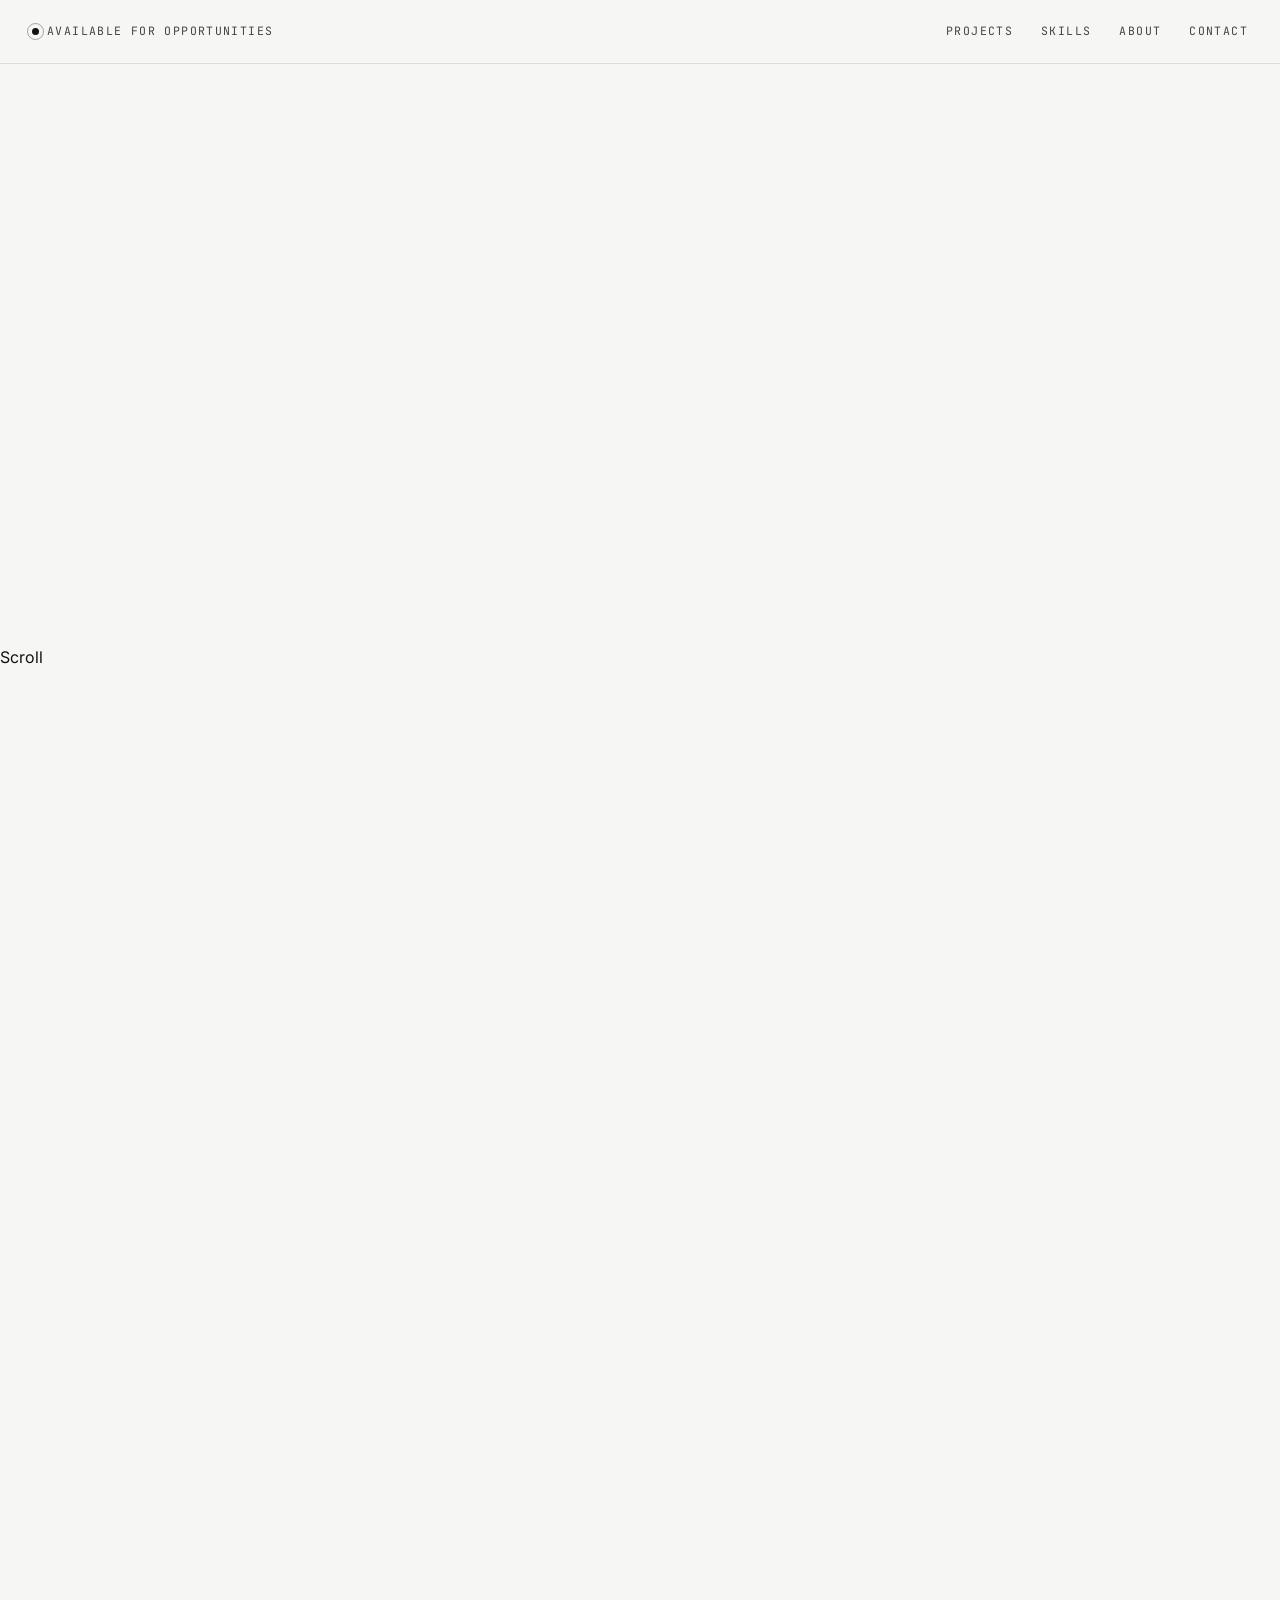
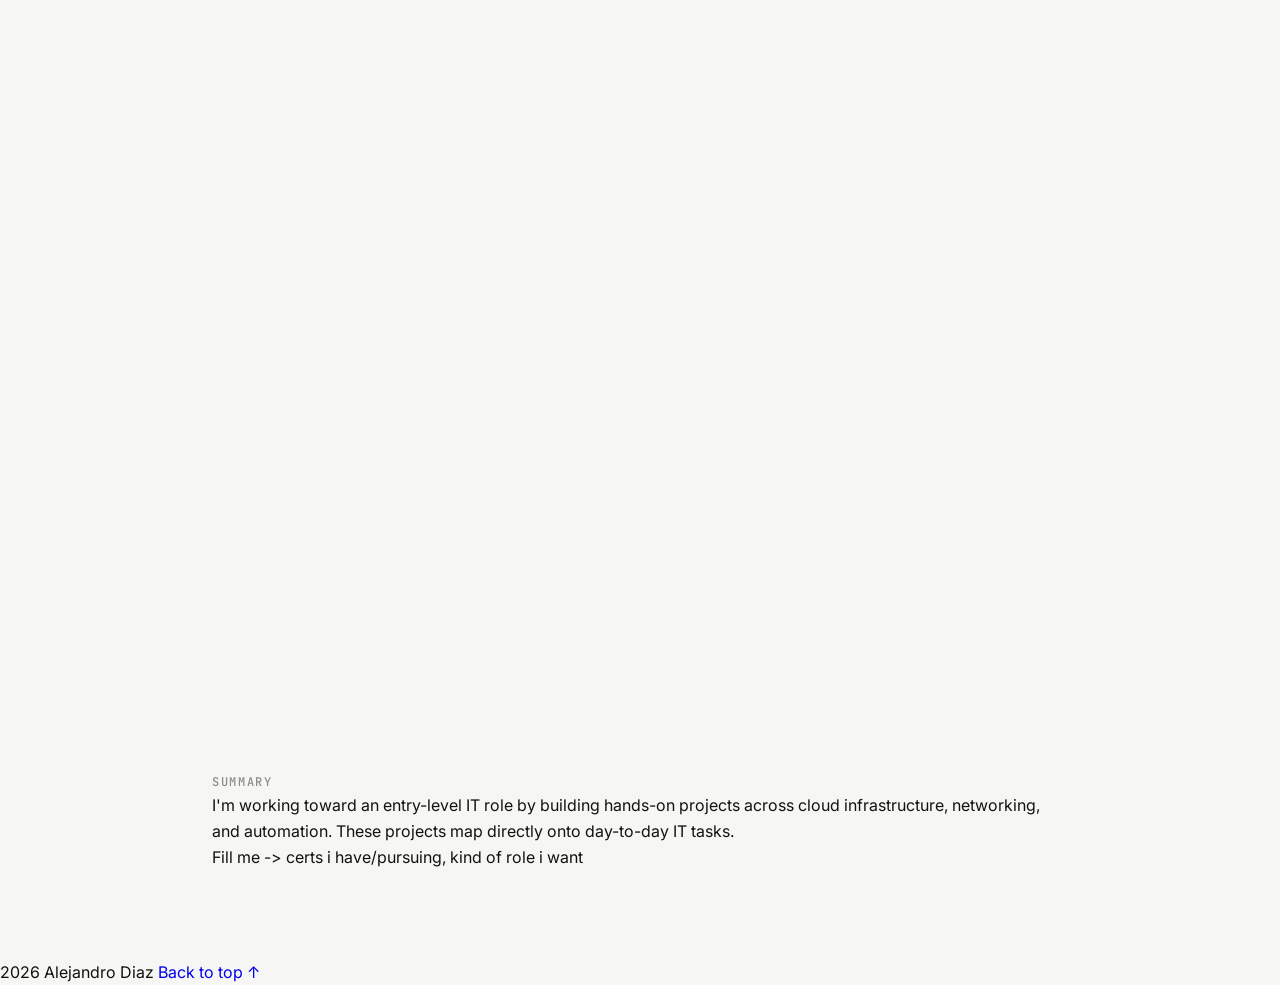
==== index.html @ 4ff6011e "main website files added Added initial HTML and CSS files for the website.." ====
<!DOCTYPE html>
<html lang="en">
<head>
    <meta charset="UTF-8">
    <meta name="viewport" content="width=device-width, initial-scale=1.0">
    <title>Alejandro Diaz - Portfolio</title>
    <meta name="description" content="IT / Software portfolio - cloud infrastructure, networking, and automation projects.">    

    <link rel="preconnect" href="https://fonts.googleapis.com">
    <link rel="preconnect" href="https://fonts.gstatic.com" crossorigin>
    <link href="https://fonts.googleapis.com/css2?family=Inter:wght@400;500;600;700&family=JetBrains+Mono:wght@400;500;600;700&display=swap" rel="stylesheet">

    <link rel="stylesheet" type="text/css" href="./index.css">
    

</head>
<body>
    <nav class="nav">

        <div class="nav-status">
            <span class="dot" aria-hidden="true"></span>
            <span class="nav-status-label">Available for opportunities</span>
        </div>

        <div class="nav-links">
            <a href="projects">Projects</a>
            <a href="skills">Skills</a>
            <a href="about">About</a>
            <a href="contact">Contact</a>
        </div>

    </nav>

    <header class="hero" id="top">

        <div class="hero-grid" aria-hidden="true"></div>

        <div class="wrap hero-inner">

            <div class="hero-badge reveal">

                <span class="dot" aria-hidden="true"> </span>
                Status: Online

            </div>

            <h1 class="reveal">Alejandro Diaz</h1>

            <p class="hero-role reveal">Entry level IT - cloud infrastructure, networking, and automation.</p>

            <div class="readout reveal">

                <div class="readout-item">
                    <span class="eyebrow">Projects</span>
                    <div class="value">05 shipped</div>
                </div>

                <div class="readout-item">
                    <span class="eyebrow">Stack</span>
                    <div class="value">Python / Azure / FastApi / React</div>
                </div>

                <div class="readout-item">
                    <span class="eyebrow">Focus</span>
                    <div class="value">Cloud / Network / Automation</div>
                </div>

            </div>

        </div>

        <div class="scroll-cue"><span class="line"></span> Scroll</div>

    </header>

    <main>

        <section id="projects" class="wrap">

            <div class="section-head reveal">
                <h2>Projects</h2>
                <span class="section-count">( 05 )</span>
            </div>

            <div class="project reveal">
                <div class="project-meta">
                    <span class="tag">[ CLOUD ]</span>
                    <div class="status">STATUS: DEPLOYED </div>
                </div>

                <div class="project-body">
                    <h3>Three-Tier Web Application</h3>
                    <p>Designed and deployed a three-tier architecture on Azure - netwroking, compute, and data layers - provisioned
                        end-to-end within a $100 Azure credit budget.
                    </p>
                    <p class="project-stack">stack: Azure - Virtual Network - NSGs - Azure SQL Database - IAM<span></span></p>
                    <span class="project-arrow">→</span>
                </div>

            </div>

            <div class="project reveal">
                <div class="project-meta">
                    <span class="tag">[ NETWORK ]</span>
                    <div class="status">STATUS: COMPLETE</div>
                </div>

                <div class="project-body">
                    <h3>Three-Site Enterprise Network Design</h3>
                    <p>Designed a three-site enterprise network covering topology, IP addressing, and inter-site connectivity for a growing organization.</p>
                    <p class="project-stack">stack: Network Design - Routing - Subnetting<span></span></p>
                    <span class="project-arrow">→</span>
                </div>

            </div>

             <div class="project reveal">
                <div class="project-meta">
                    <span class="tag">[ FULL-STACK ]</span>
                    <div class="status">STATUS: COMPLETE</div>
                </div>

                <div class="project-body">
                    <h3>Categories Game</h3>
                    <p>Multiplayer word game. One letter, a list of categories, a clock.</p>
                    <p class="project-stack">stack: HTML - CSS - REACT - JAVASCRIPT - VITE<span></span></p>
                    <span class="project-arrow">→</span>
                </div>

            </div>

            <div class="project reveal">
                <div class="project-meta">
                    <span class="tag">[ SECURITY ]</span>
                    <div class="status">STATUS: COMPLETE</div>
                </div>

                <div class="project-body">
                    <h3>Secure Chat</h3>
                    <p>A working end-to-end encrypted chat, nothinng hidden.</p>
                    <p class="project-stack">stack: HTML - CSS - JavaScript - E2E encryption<span></span></p>
                    <span class="project-arrow">→</span>
                </div>

            </div>

            <div class="project reveal">
                <div class="project-meta">
                    <span class="tag">[ AUTOMATION ]</span>
                    <div class="status">STATUS: COMPLETE</div>
                </div>

                <div class="project-body">
                    <h3>Systems Health Check & Reporting</h3>
                    <p>Python script that checks system health and generates automated reports on schedule, cutting down on manual monitoring.</p>
                    <p class="project-stack">stack: Python - Automation - Reporting<span></span></p>
                    <span class="project-arrow">→</span>
                </div>

            </div>


        </section>

        <section id="skills" class="wrap">
            <div class="section-head reveal">
                <h2>Skills</h2>
                <span class="section-count">( 04 areas )</span>
            </div>

            <div class="skills-grid reveal">
                <div class="skill-group">
                    <span class="eyebrow">Cloud &amp; Infrastructure </span>
                    <ul>
                        <li>Azure (VNET, NSG, IAM)</li>
                        <li>Azure SQL Database</li>
                        <li>Docker Compose</li>
                    </ul>

                </div>

                <div class="skill-group">
                    <span class="eyebrow">Networking<span>
                    <ul>
                        <li>Network design &amp; topology</li>
                        <li>Subnetting &amp; routing</li>
                        <li>Packet analysis</li>
                        <li>Traffic monitoring</li>
                    </ul>

                </div>

                <div class="skill-group">
                    <span class="eyebrow">Scripting &amp; Automation</span>
                    <ul>
                        <li>Python</li>
                        <li>Automated reporting</li>
                        <li>System health checks</li>
                    </ul>

                </div>

                <div class="skill-group">
                    <span class="eyebrow">Full-Stack Development</span>
                    <ul>
                        <li>FastAPI &amp; Rest APIs</li>
                        <li>React</li>
                        <li>Auth &amp; API security</li>
                        <li>Unit / API / frontend testing</li>
                    </ul>

                </div>

            </div>
        </section>

        <section id="about" class="wrap">
            <div class="section-head reveal">
                <h2>About</h2>
            </div>

            <div >
                <span class="eyebrow">Summary</span>
                <div>
                    <p>I'm working toward an entry-level IT role by building hands-on projects across
                        cloud infrastructure, networking, and automation. These projects map directly onto
                        day-to-day IT tasks.
                    </p>
                    <p>Fill me -> certs i have/pursuing, kind of role i want</p>
                </div>
            </div>
        </section>

    </main>

    <section id="contact" class="contact">
        <div class="wrap">
            <div class="section-head reveal">
                <h2>Contact</h2>
            </div>

            <p class="contact-intro reveal">Open to entry-level IT, cloud,  and networking roles. The fastest way to reach me is email.</p>

            <div class="contact-links reveal">
                <a class="contact-link" href="mailto:se.alexdiaz@gmail.com">
                    <span class="label">Email</span>
                    <span class="value">se.alexdiaz@gmail.com</span>
                </a>
                
                <a class="contact-link" href="https://github.com/se-alexdiaz" target="_blank" rel="noopener">
                    <span class="label">GitHub</span>
                    <span class="value">github.com/se-alexdiaz</span>
                </a>

                <!-- <a class="contact-link" href="">
                    <span class="label">LinkdIn</span>
                    <span class="value">linkedin.com/</span>
                </a> -->

                <a class="contact-link" href="">
                    <span class="label">Resume</span>
                    <span class="value">View</span>
                </a>
            </div>
        </div>

    </section>

    <footer>
        <span>2026 Alejandro Diaz</span>
        <a href="#top">Back to top ↑</a>
    </footer>


</body>
</html>
---- index.css ----
/* =============================== */
/* =      Custom Properties      = */
/* =============================== */

:root{

    --paper: #F6F6F4;
    --ink: #121210;
    --graphite: #46453F;
    --ash: #8C8B84;
    --hairline: #DEDDD6;
    --hairline-strong: #C7C6BE;
    --hover-tint: #EEEEEA;

    --font-mono: "JetBrains Mono", ui-monospace, monospace;
    --font-sans: "Inter", -apple-system, sans-serif;

    --max-width: 920px;
    --nav-height: 64px;
}

/* =================== */
/* =      Reset      = */
/* =================== */

/* Box sizing rules */
*,
*::before,
*::after {
  box-sizing: border-box;
}

/* Remove default margin */
* {
  margin: 0;
  padding: 0;
  /* font: inherit; */
}

/* Remove list styles on ul, ol elements with a list role, 
which suggests default styling will be removed */
ul[role="list"],
ol[role="list"]{
  list-style: none;
}

html:focus-within {
  scroll-behavior: smooth;
}

/* Set core body defaults */
body {
  text-rendering: optimizeSpeed;
  line-height: 1.5;
  display: grid;
  grid-template-rows: min-content 1fr;
  /* font-family: var(--ff-primary); */
}

/* A elements that don't have a class get default styles */
a:not([class]) {
  text-decoration-skip-ink: auto;
}

a {
  text-decoration: none;
}

a:focus-visible,
button:focus-visible{
    
    outline: 2px solid var(--ink);
    outline-offset: 3px;

}

/* Make images easier to work with */
img,
picture,
svg {
  max-width: 100%;
  display: block;
}



/* Remove all animations, transitions and smooth scroll for people that prefer not to see them */
@media (prefers-reduced-motion: reduce) {
  html:focus-within {
    scroll-behavior: auto;
  }

  *,
  *::before,
  *::after {
    animation-duration: 0.01ms !important;
    animation-iteration-count: 1 !important;
    transition-duration: 0.01ms !important;
    scroll-behavior: auto !important;
  }
}


/* ========= Body ======== */

body{
    background: var(--paper);
    color: var(--ink);
    font-family: var(--font-sans);
    font-size: 16px;
    line-height: 1.6;

    -webkit-font-smoothing: antialiased;
}

/* ========= Layout ========= */
.wrap{
  max-width: var(--max-width);
  margin: 0 auto;
  padding: 0 32px;
}

.eyebrow{
  font-family: var(--font-mono);
  font-size: 0.75rem;
  font-weight: 500;
  letter-spacing: 0.14em;
  text-transform: uppercase;
  color: var(--ash);
}

/* ========= Reveal on scroll ========= */

.reveal{
  opacity: 0;
  transform: translateY(14px);
  transition: opacity 0.6s ease, transform 0.6s ease;
}

.reveal.is-visible{
  opacity: 1;
  transform: translateY(0);
}

/* ========= NAV ========= */

.nav{
  position: fixed;
  top: 0; left: 0; right: 0;
  height: var(--nav-height);
  display: flex;
  align-items: center;
  justify-content: space-between;
  padding: 0 32px;
  background: rgba(246, 246, 244, 0.86);
  backdrop-filter: blur(8px);
  border-bottom: 1px solid var(--hairline);
  z-index: 100;
}

.nav-status{
  display: flex;
  align-items: center;
  gap: 8px;
  font-family: var(--font-mono);
  font-size: 0.72rem;
  letter-spacing: 0.12em;
  text-transform: uppercase;
  color: var(--graphite);
}

.dot{
  width: 7px; height: 7px;
  border-radius: 50%;
  background: var(--ink);
  position: relative;
  flex-shrink: 0;
}

.dot::after{
  content: "";
  position: absolute;
  inset: -5px;
  border-radius: 50%;
  border: 1px solid var(--ink);
  opacity: 0.35;
  animation: pulse 2.6s ease-in infinite;
}

@keyframes pulse{
  0% { transform: scale(0.6); opacity: 0.45; }
  100% { transform: scale(1.9); opacity: 0; }
}

.nav-links{
  display: flex;
  gap: 28px;
  font-family: var(--font-mono);
  font-size: 0.72rem;
  letter-spacing: 0.12em;
  text-transform: uppercase;
}

.nav-links a{
  color: var(--graphite);
  padding: 4px 0;
  border-bottom: 1px solid transparent;
  transition: color 0.2s ease, border-color 0.2s ease;
}

.nav-links a:hover{
  color: var(--ink);
  border-color: var(--ink);
}

@media (max-width: 640px){
  .nav-status span.nav-status-label { display: none; }
  .nav-links { gap: 16px }
}

/* ========= HERO ========= */

.hero{
  position: relative;
  min-height: 100svh;
  display: flex;
  flex-direction: column;
  justify-content: center;
  padding-top: var(--nav-height);
  overflow: hidden;
}

.hero-grid{
  position: absolute;
  inset: 0;
  background-image: 
    repeating-radial-gradient(0deg, var(--hairline) 0 1px, transparent 1px 48px),
    repeating-radial-gradient(90deg, var(--hairline) 0 1px, transparent 1px 48px);
  -webkit-mask-image: radial-gradient(ellipse 60% 55% at 50% 45%, black 0%, transparent 72%);
          mask-image: radial-gradient(ellipse 60% 55% at 50% 45%, black 0%, transparent 72%);
  opacity: 0.9;
  pointer-events: none;
}

.hero-inner{
  position: relative;
  z-index: 1;
}

.hero-badge{
  display: inline-flex;
  align-items: center;
  gap: 8px;
  font-family: var(--font-mono);
  font-size: 0.75rem;
  letter-spacing: 0.14em;
  text-transform: uppercase;
  color: var(--graphite);
  margin-bottom: 28px;
}

.hero h1{
  font-family: var(--font-mono);
  font-weight: 700;
  font-size: clamp(2.6rem, 8.4vw, 6.4rem);
  line-height: 0.96;
  letter-spacing: -0.02em;
  text-transform: uppercase;
}

.hero-role{
  font-family: var(--font-sans);
  font-size: clamp(1.05rem, 2vw, 1.3rem);
  color: var(--graphite);
  margin-top: 18px;
  max-width: 540px;
}

.readout{
  display: flex;
  flex-wrap: wrap;
  margin-top: 48px;
  border-top: 1px solid var(--hairline);
}

.readout-item{
  padding: 16px 28px 0 0;
  margin-right: 28px;
  border-right: 1px solid var(--hairline);
  min-width: 140px;
}
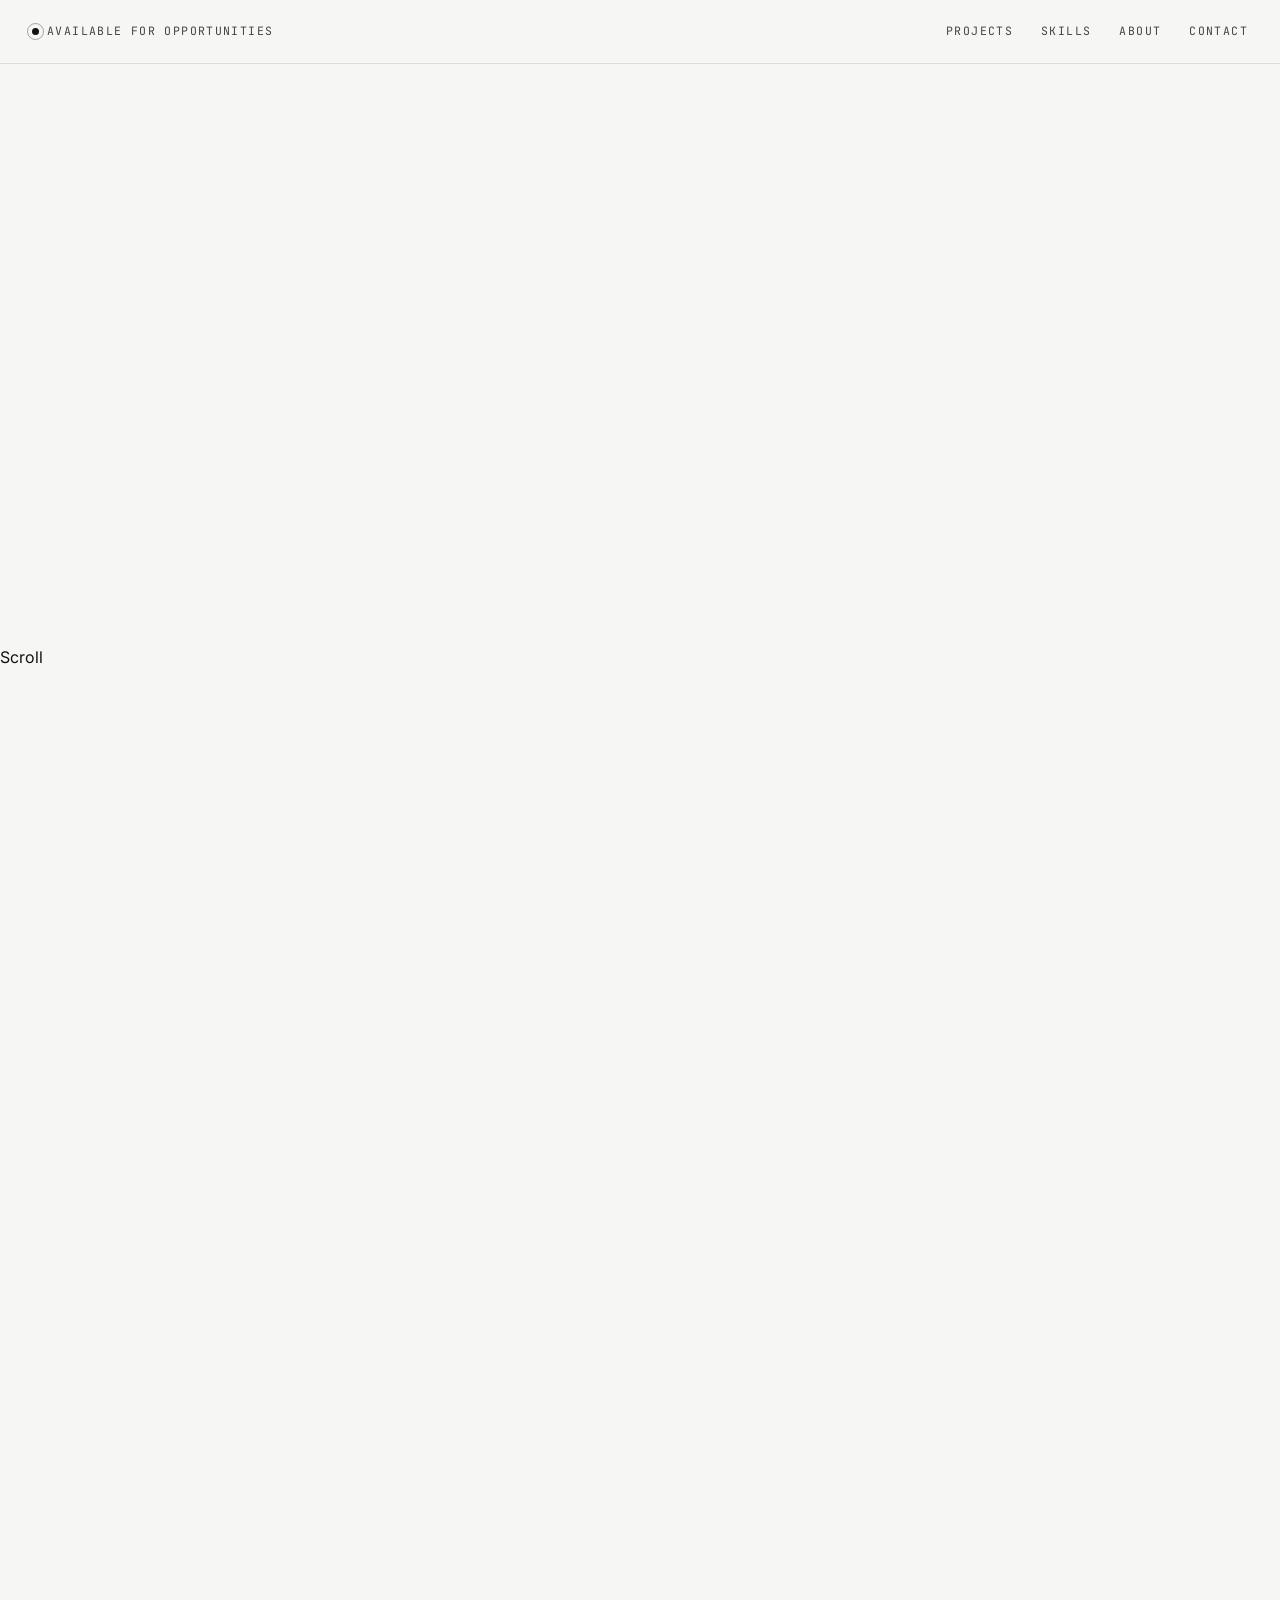
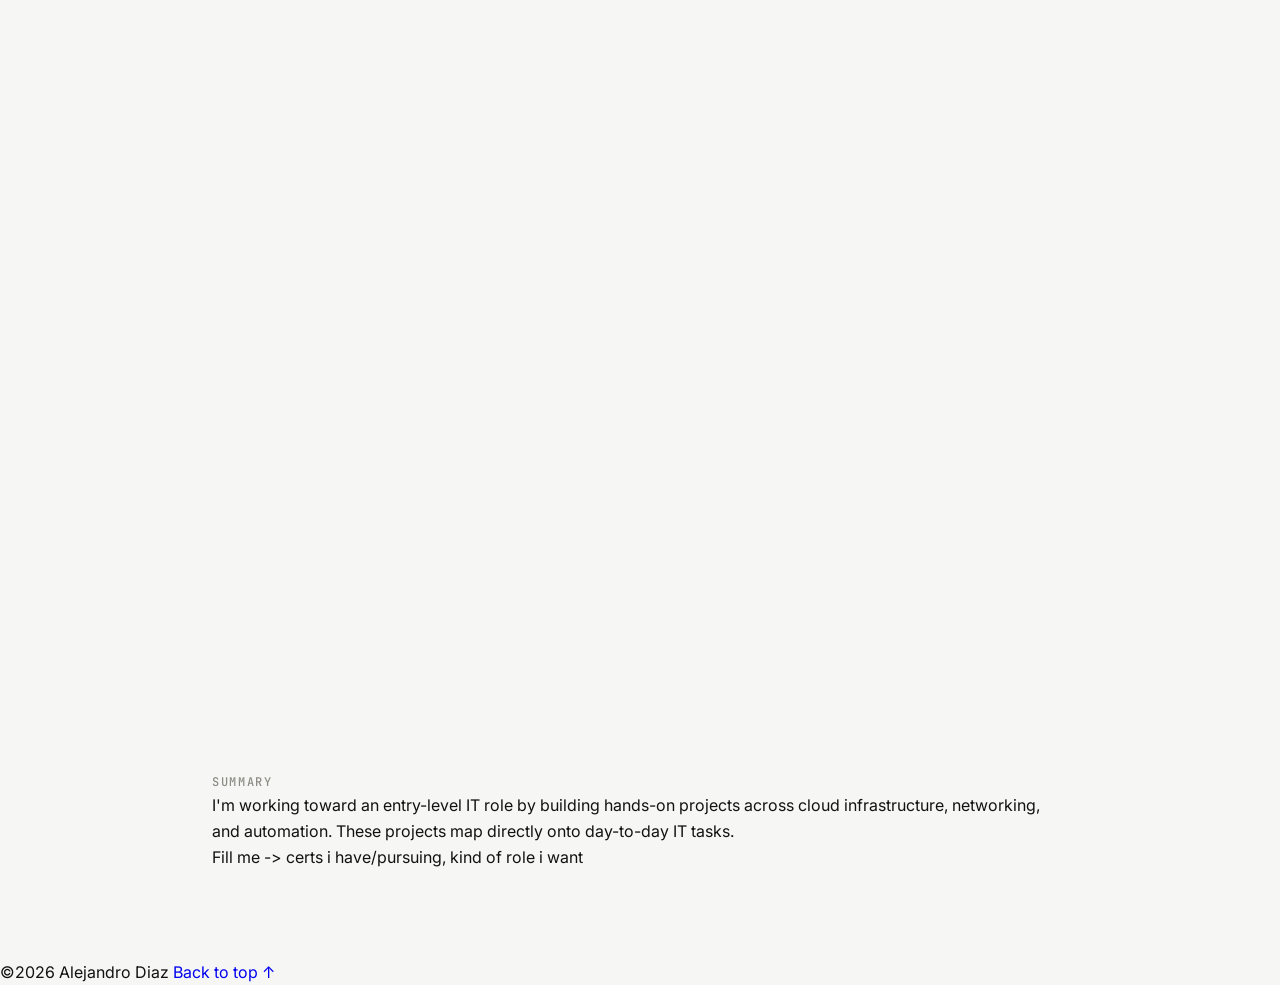
==== commit a61b1906: "HTML misspelled class name fix" ====
--- a/index.html
+++ b/index.html
@@ -242,6 +242,7 @@
             <p class="contact-intro reveal">Open to entry-level IT, cloud,  and networking roles. The fastest way to reach me is email.</p>
 
             <div class="contact-links reveal">
+
                 <a class="contact-link" href="mailto:se.alexdiaz@gmail.com">
                     <span class="label">Email</span>
                     <span class="value">se.alexdiaz@gmail.com</span>
@@ -261,13 +262,14 @@
                     <span class="label">Resume</span>
                     <span class="value">View</span>
                 </a>
+
             </div>
         </div>
 
     </section>
 
     <footer>
-        <span>2026 Alejandro Diaz</span>
+        <span> ©2026 Alejandro Diaz</span>
         <a href="#top">Back to top ↑</a>
     </footer>
 
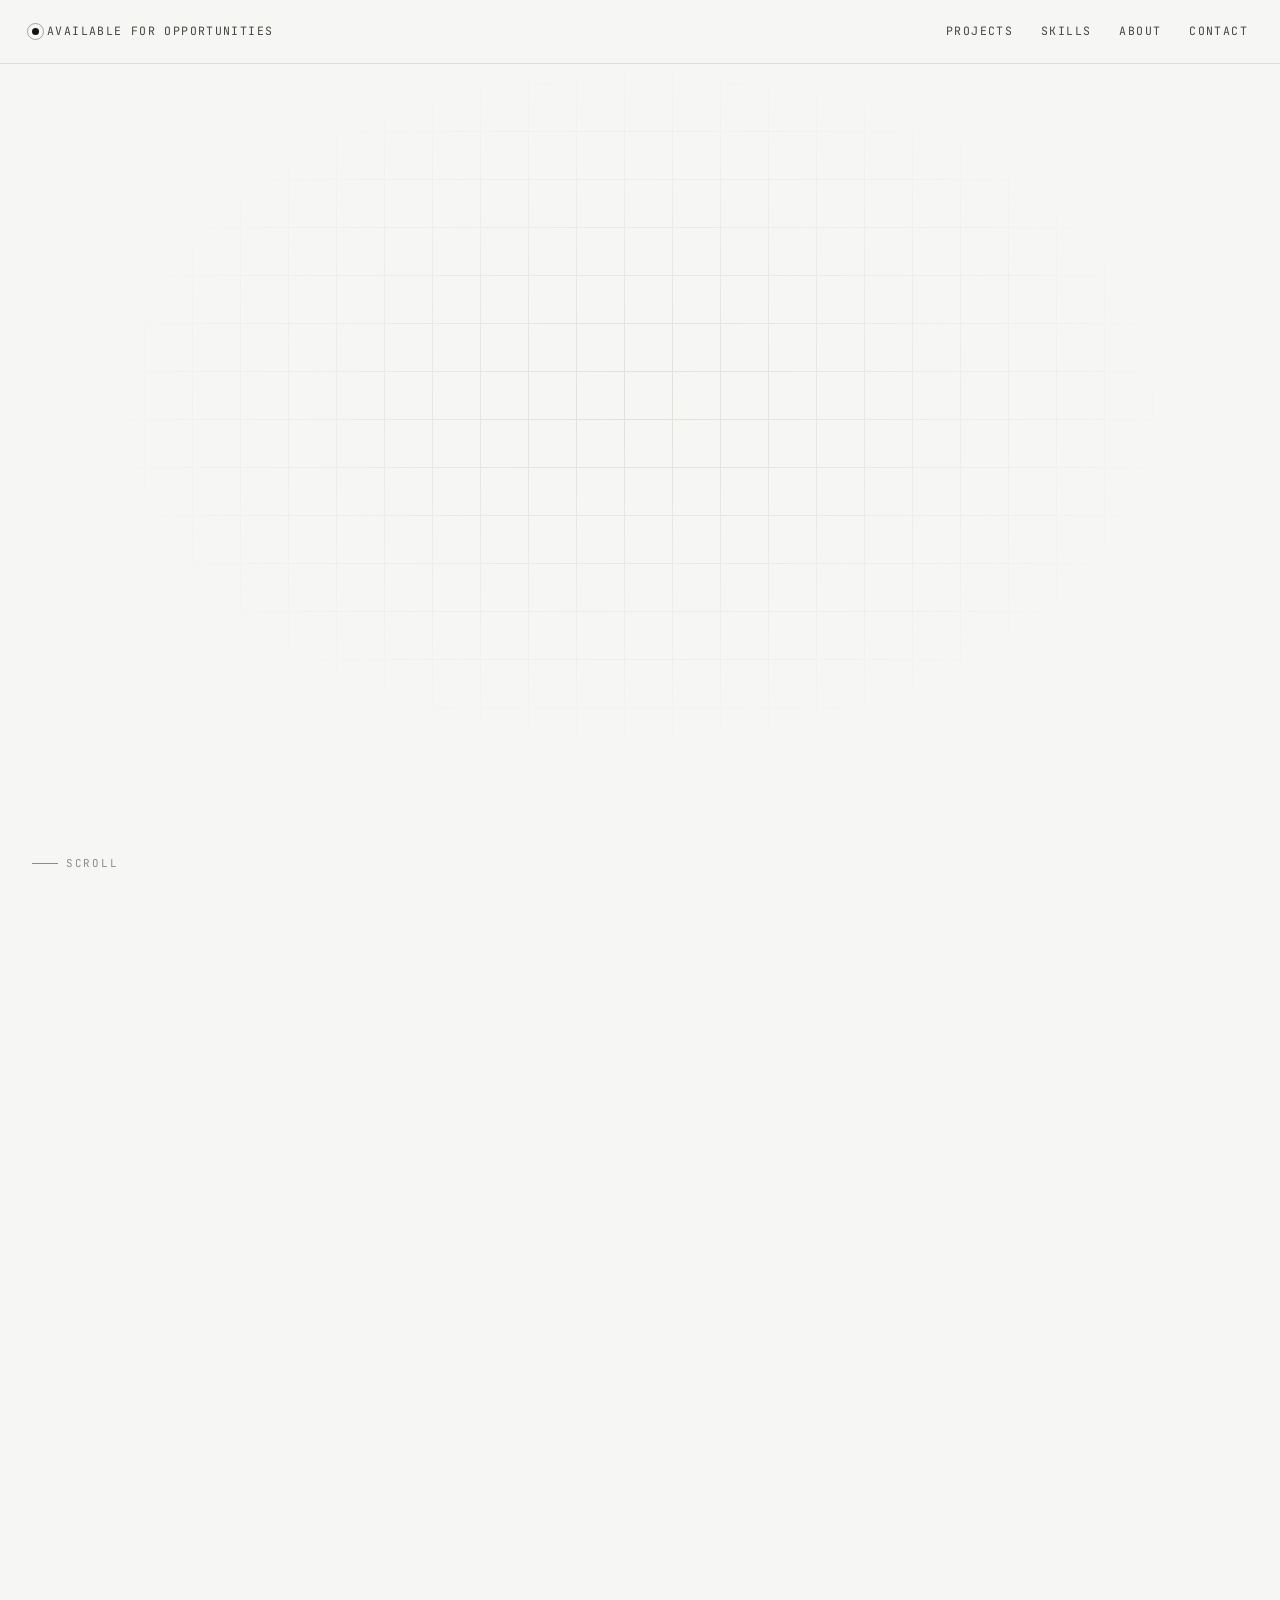
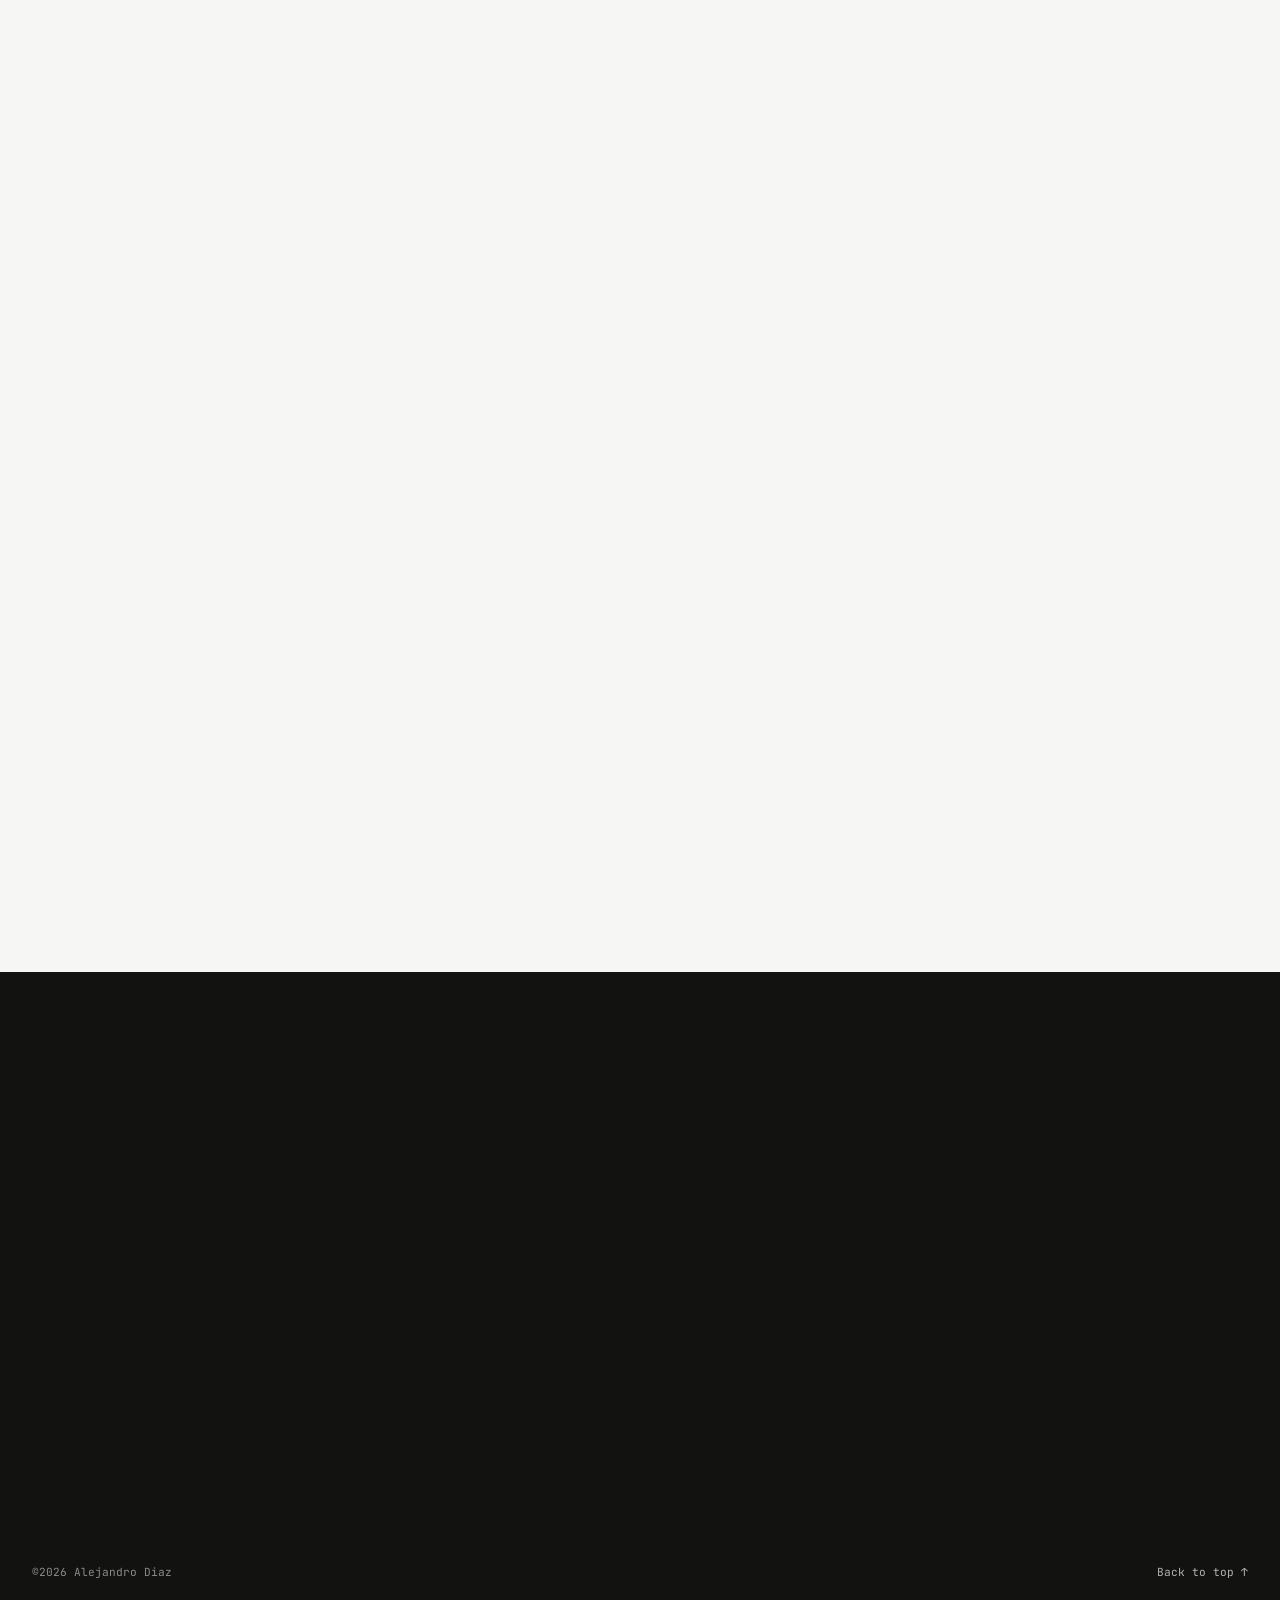
==== commit 134074fa: "fix(ui):  wrong JS  execution Wrong JS execution prevented all content from being shown." ====
--- a/index.html
+++ b/index.html
@@ -12,6 +12,8 @@
 
     <link rel="stylesheet" type="text/css" href="./index.css">
     
+     <!-- JavaScript File -->
+    <script type="text/javascript" src="./index.js" defer></script>
 
 </head>
 <body>
@@ -23,10 +25,10 @@
         </div>
 
         <div class="nav-links">
-            <a href="projects">Projects</a>
-            <a href="skills">Skills</a>
-            <a href="about">About</a>
-            <a href="contact">Contact</a>
+            <a href="#projects">Projects</a>
+            <a href="#skills">Skills</a>
+            <a href="#about">About</a>
+            <a href="#contact">Contact</a>
         </div>
 
     </nav>
@@ -83,6 +85,7 @@
             </div>
 
             <div class="project reveal">
+
                 <div class="project-meta">
                     <span class="tag">[ CLOUD ]</span>
                     <div class="status">STATUS: DEPLOYED </div>
@@ -163,12 +166,14 @@
         </section>
 
         <section id="skills" class="wrap">
+
             <div class="section-head reveal">
                 <h2>Skills</h2>
                 <span class="section-count">( 04 areas )</span>
             </div>
 
             <div class="skills-grid reveal">
+
                 <div class="skill-group">
                     <span class="eyebrow">Cloud &amp; Infrastructure </span>
                     <ul>
@@ -215,11 +220,12 @@
         </section>
 
         <section id="about" class="wrap">
+
             <div class="section-head reveal">
                 <h2>About</h2>
             </div>
 
-            <div >
+            <div class="about-grid reveal">
                 <span class="eyebrow">Summary</span>
                 <div>
                     <p>I'm working toward an entry-level IT role by building hands-on projects across
@@ -234,7 +240,9 @@
     </main>
 
     <section id="contact" class="contact">
+
         <div class="wrap">
+            
             <div class="section-head reveal">
                 <h2>Contact</h2>
             </div>
--- a/index.css
+++ b/index.css
@@ -37,16 +37,15 @@
   /* font: inherit; */
 }
 
-/* Remove list styles on ul, ol elements with a list role, 
-which suggests default styling will be removed */
+html { scroll-behavior: smooth; }
+
+/* Remove list styles on ul, ol elements with a list role */
 ul[role="list"],
 ol[role="list"]{
   list-style: none;
 }
 
-html:focus-within {
-  scroll-behavior: smooth;
-}
+
 
 /* Set core body defaults */
 body {
@@ -63,6 +62,7 @@
 }
 
 a {
+  color: inherit;
   text-decoration: none;
 }
 
@@ -93,9 +93,9 @@
   *,
   *::before,
   *::after {
-    animation-duration: 0.01ms !important;
+    animation-duration: 0.001ms !important;
     animation-iteration-count: 1 !important;
-    transition-duration: 0.01ms !important;
+    transition-duration: 0.001ms !important;
     scroll-behavior: auto !important;
   }
 }
@@ -184,7 +184,7 @@
   border-radius: 50%;
   border: 1px solid var(--ink);
   opacity: 0.35;
-  animation: pulse 2.6s ease-in infinite;
+  animation: pulse 2.6s ease-out infinite;
 }
 
 @keyframes pulse{
@@ -234,8 +234,8 @@
   position: absolute;
   inset: 0;
   background-image: 
-    repeating-radial-gradient(0deg, var(--hairline) 0 1px, transparent 1px 48px),
-    repeating-radial-gradient(90deg, var(--hairline) 0 1px, transparent 1px 48px);
+    repeating-linear-gradient(0deg, var(--hairline) 0 1px, transparent 1px 48px),
+    repeating-linear-gradient(90deg, var(--hairline) 0 1px, transparent 1px 48px);
   -webkit-mask-image: radial-gradient(ellipse 60% 55% at 50% 45%, black 0%, transparent 72%);
           mask-image: radial-gradient(ellipse 60% 55% at 50% 45%, black 0%, transparent 72%);
   opacity: 0.9;
@@ -280,7 +280,7 @@
   display: flex;
   flex-wrap: wrap;
   margin-top: 48px;
-  border-top: 1px solid var(--hairline);
+  border-top: 1px solid var(--hairline-strong);
 }
 
 .readout-item{
@@ -290,9 +290,244 @@
   min-width: 140px;
 }
 
-
-
-
-
-
-
+.readout-item:last-child { border-right: none; margin-right: 0; }
+.readout-item .eyebrow { margin-bottom: 6px; }
+.readout-item .value{
+  font-family: var(--font-mono);
+  font-size: 0.88rem;
+  color: var(--ink);
+}
+
+@media (max-width: 640px){
+  .readout { flex-direction: column; }
+  .readout-item{
+    border-right: none;
+    border-bottom: 1px solid var(--hairline);
+    padding: 14px 0;
+    margin-right: 0;
+    width: 100%;
+  }
+}
+
+.scroll-cue{
+  position: absolute;
+  left: 32px; bottom: 28px;
+  display: flex;
+  align-items: center;
+  gap: 8px;
+  font-family: var(--font-mono);
+  font-size: 0.68rem;
+  letter-spacing: 0.16em;
+  text-transform: uppercase;
+  color: var(--ash);
+}
+
+.scroll-cue .line{
+  width: 26px; height: 1px;
+  background: var(--ash);
+  animation: cue 2.4s ease-in-out infinite;
+  transform-origin: left;
+}
+
+@keyframes cue{
+  0%, 100% { transform: scaleX(1); }
+  50% { transform: scaleX(0.35); }
+}
+
+@media (max-width: 640px) { .scroll-cue { display: none; } }
+
+
+/* ========= SECTION TAGS ========= */
+
+section { padding: 96px 0;}
+
+.section-head{
+  display: flex;
+  align-items: baseline;
+  justify-content: space-between;
+  margin-bottom: 48px;
+  border-bottom: 1px solid var(--hairline);
+  padding-bottom: 20px;
+}
+
+.section-head h2{
+  font-family: var(--font-mono);
+  font-weight: 600;
+  font-size: 1.05rem;
+  letter-spacing: 0.1em;
+  text-transform: uppercase;
+}
+
+.section-count{
+  font-family: var(--font-mono);
+  font-size: 0.78rem;
+  color: var(--ash)
+}
+
+/* ========= PROJECT SECTION ========= */
+
+.project{
+  display: grid;
+  grid-template-columns: 150px 1fr;
+  gap: 28px;
+  padding: 32px 0;
+  border-top: 1px solid var(--hairline);
+  transition: background 0.25s ease;
+}
+
+.project:last-child { border-bottom: 1px solid var(--hairline); }
+.project:hover { background: var(--hover-tint); }
+.project-meta {
+  font-family: var(--font-mono);
+  font-size: 0.72rem;
+  letter-spacing: 0.08em;
+  text-transform: uppercase;
+  color: var(--ash);
+}
+
+.project-meta .tag{
+  display: inline-block;
+  color: var(--ink);
+  margin-bottom: 10px;
+}
+
+.project-meta .status { color: var(--ash); }
+.project-body { position: relative; padding-right: 28px; }
+.project-body h3{
+  font-family: var(--font-sans);
+  font-weight: 600;
+  font-size: 1.15rem;
+  margin-bottom: 10px;
+}
+
+.project-body p{
+  color: var(--graphite);
+  max-width: 62ch;
+  margin-bottom: 14px;
+}
+
+.project-stack{
+  font-family:  var(--font-mono);
+  font-size: 0.78rem;
+  color: var(--ash);
+}
+
+.project-stack span { color: var(--graphite) }
+.project-arrow{
+  position: absolute;
+  right: 0; top: 0;
+  font-family: var(--font-mono);
+  color: var(--ink);
+  opacity: 0;
+  transform: translateX(-6px);
+  transition: opacity 0.25s ease, transform 0.25s ease;
+}
+
+.project:hover .project-arrow { opacity: 1; transform: translateX(0); }
+
+@media (max-width: 680px){
+  .project { grid-template-columns: 1fr; gap: 10px;}
+  .project-body { padding-right: 0; }
+}
+
+/* ========= SKILLS SECTION ========= */
+
+.skills-grid{
+  display: grid;
+  grid-template-columns: repeat(4, 1fr);
+  gap: 32px;
+}
+
+.skill-group .eyebrow { margin-bottom: 16px; display: block; }
+.skill-group ul li{
+  font-size: 0.94rem;
+  color: var(--graphite);
+  padding: 9px 0;
+  border-top: 1px solid var(--hairline);
+}
+
+.skill-group ul li:first-child { border-top: none; }
+
+@media (max-width: 860px){
+  .skills-grid { grid-template-columns: repeat(2, 1fr); }
+}
+
+@media (max-width: 480px){
+  .skills-grid { grid-template-columns: 1fr; }
+}
+
+/* ========= ABOUT SECTION ========= */
+
+.skills-grid{
+  display: grid;
+  grid-template-columns: 150px, 1fr;
+  gap: 28px;
+}
+
+.about-grid p { color: var(--graphite); max-width: 62ch; margin-bottom: 14px; }
+.about-grid p:last-child { margin-bottom: 0; }
+
+@media (max-width: 680px) { .about-grid { grid-template-columns: 1fr; gap: 12; } }
+
+/* ========= CONTACT SECTION ========= */
+
+.contact{
+  background: var(--ink);
+  color: var(--paper);
+  padding: 96px 0;
+}
+
+.contact .section-head{
+  border-bottom: 1px solid rgba(246, 246, 244, 0.18);
+}
+
+.contact .section-head h2 { color: var(--paper); }
+.contact .section-count { color: rgba(246, 246, 244, 0.5); }
+.contact-intro{
+  color: rgba(246, 246, 244, 0.72);
+  max-width: 52ch;
+  margin-bottom: 40px;
+}
+
+.contact-links { border-top: 1px solid rgba(246, 246, 244, 0.18); }
+.contact-link{
+  display: flex;
+  align-items: baseline;
+  justify-content: space-between;
+  padding: 18px 0;
+  border-bottom: 1px solid rgba(246, 246, 244, 0.18);
+  font-family: var(--font-mono);
+}
+
+.contact-link .label{
+  font-size: 0.72rem;
+  letter-spacing: 0.14em;
+  text-transform: uppercase;
+  color: rgba(246, 246, 244, 0.5);
+}
+
+.contact-link .value{
+  font-size: 0.95rem;
+  transition: opacity 0.2s ease;
+}
+
+.contact-link:hover .value { opacity: 0.6; }
+
+
+/* ========= FOOTER SECTION ========= */
+
+footer{
+  padding: 28px 32px;
+  display: flex;
+  align-items: center;
+  justify-content: space-between;
+  font-family: var(--font-mono);
+  font-size: 0.7rem;
+  letter-spacing: 0,06em;
+  color: var(--ash);
+  background: var(--ink);
+}
+
+footer a { color: rgba(246, 246, 244, 0.7);}
+
+footer a:hover { color: var(--paper); }
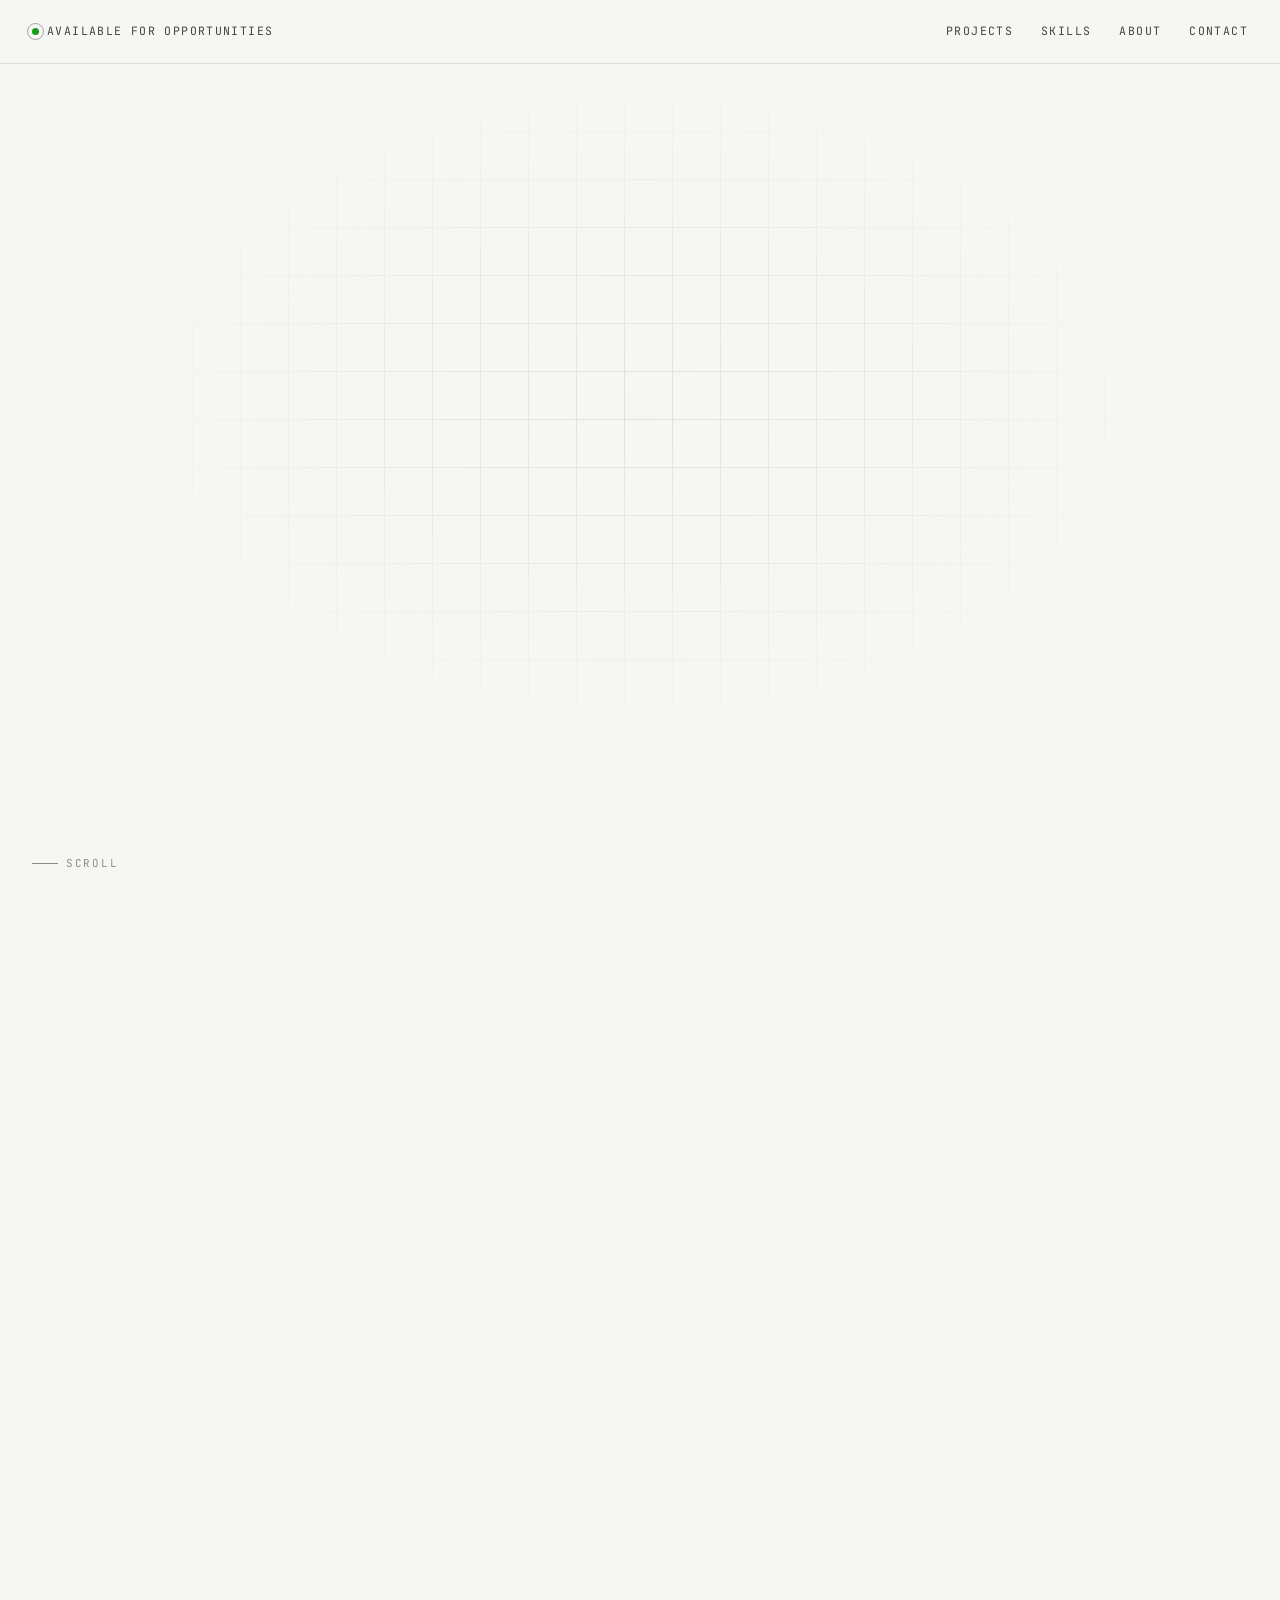
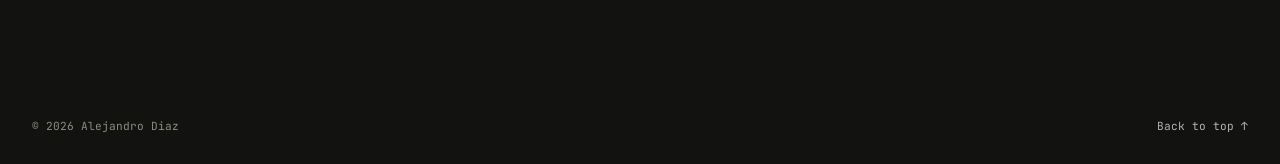
==== commit 9fc00969: "fix(html) - bug fix + navigation improvement Fixed misspelled classes. Added proper navigation for p" ====
--- a/index.html
+++ b/index.html
@@ -12,7 +12,6 @@
 
     <link rel="stylesheet" type="text/css" href="./index.css">
     
-     <!-- JavaScript File -->
     <script type="text/javascript" src="./index.js" defer></script>
 
 </head>
@@ -84,7 +83,7 @@
                 <span class="section-count">( 05 )</span>
             </div>
 
-            <div class="project reveal">
+            <a class="project reveal" href="/technical-pages/azure-web-app.html">
 
                 <div class="project-meta">
                     <span class="tag">[ CLOUD ]</span>
@@ -97,12 +96,13 @@
                         end-to-end within a $100 Azure credit budget.
                     </p>
                     <p class="project-stack">stack: Azure - Virtual Network - NSGs - Azure SQL Database - IAM<span></span></p>
-                    <span class="project-arrow">→</span>
-                </div>
-
-            </div>
-
-            <div class="project reveal">
+                    <span class="project-arrow">&#187;</span>
+                </div>
+
+            </a>
+
+            <a class="project reveal" href="/technical-pages/cisco-network-design.html">
+
                 <div class="project-meta">
                     <span class="tag">[ NETWORK ]</span>
                     <div class="status">STATUS: COMPLETE</div>
@@ -112,12 +112,13 @@
                     <h3>Three-Site Enterprise Network Design</h3>
                     <p>Designed a three-site enterprise network covering topology, IP addressing, and inter-site connectivity for a growing organization.</p>
                     <p class="project-stack">stack: Network Design - Routing - Subnetting<span></span></p>
-                    <span class="project-arrow">→</span>
-                </div>
-
-            </div>
-
-             <div class="project reveal">
+                    <span class="project-arrow">&#187;</span>
+                </div>
+
+            </a>
+
+             <a class="project reveal" href="/technical-pages/categories-games.html">
+
                 <div class="project-meta">
                     <span class="tag">[ FULL-STACK ]</span>
                     <div class="status">STATUS: COMPLETE</div>
@@ -127,12 +128,12 @@
                     <h3>Categories Game</h3>
                     <p>Multiplayer word game. One letter, a list of categories, a clock.</p>
                     <p class="project-stack">stack: HTML - CSS - REACT - JAVASCRIPT - VITE<span></span></p>
-                    <span class="project-arrow">→</span>
-                </div>
-
-            </div>
-
-            <div class="project reveal">
+                    <span class="project-arrow">&#187;</span>
+                </div>
+
+            </a>
+
+            <a class="project reveal" href="/technical-pages/secure-chat.html">
                 <div class="project-meta">
                     <span class="tag">[ SECURITY ]</span>
                     <div class="status">STATUS: COMPLETE</div>
@@ -142,12 +143,12 @@
                     <h3>Secure Chat</h3>
                     <p>A working end-to-end encrypted chat, nothinng hidden.</p>
                     <p class="project-stack">stack: HTML - CSS - JavaScript - E2E encryption<span></span></p>
-                    <span class="project-arrow">→</span>
-                </div>
-
-            </div>
-
-            <div class="project reveal">
+                    <span class="project-arrow">&#187;</span>
+                </div>
+
+            </a>
+
+            <a class="project reveal" href="/technical-pages/health-check-script.html">
                 <div class="project-meta">
                     <span class="tag">[ AUTOMATION ]</span>
                     <div class="status">STATUS: COMPLETE</div>
@@ -157,10 +158,10 @@
                     <h3>Systems Health Check & Reporting</h3>
                     <p>Python script that checks system health and generates automated reports on schedule, cutting down on manual monitoring.</p>
                     <p class="project-stack">stack: Python - Automation - Reporting<span></span></p>
-                    <span class="project-arrow">→</span>
-                </div>
-
-            </div>
+                    <span class="project-arrow">&#187;</span>
+                </div>
+
+            </a>
 
 
         </section>
@@ -174,8 +175,8 @@
 
             <div class="skills-grid reveal">
 
-                <div class="skill-group">
-                    <span class="eyebrow">Cloud &amp; Infrastructure </span>
+                <div class="skill-group ">
+                    <span class="eyebrow">Cloud &amp; Infrastructure</span>
                     <ul>
                         <li>Azure (VNET, NSG, IAM)</li>
                         <li>Azure SQL Database</li>
@@ -185,7 +186,7 @@
                 </div>
 
                 <div class="skill-group">
-                    <span class="eyebrow">Networking<span>
+                    <span class="eyebrow">Networking</span>
                     <ul>
                         <li>Network design &amp; topology</li>
                         <li>Subnetting &amp; routing</li>
@@ -221,25 +222,25 @@
 
         <section id="about" class="wrap">
 
-            <div class="section-head reveal">
+            <div class="section-head reveal ">
                 <h2>About</h2>
             </div>
 
             <div class="about-grid reveal">
-                <span class="eyebrow">Summary</span>
-                <div>
+                <span class="eyebrow ">Summary</span>
+                <div class=" " >
                     <p>I'm working toward an entry-level IT role by building hands-on projects across
                         cloud infrastructure, networking, and automation. These projects map directly onto
                         day-to-day IT tasks.
                     </p>
-                    <p>Fill me -> certs i have/pursuing, kind of role i want</p>
+                    <p>blah blah -> certs i have/pursuing, kind of role i want i guess</p>
                 </div>
             </div>
         </section>
 
     </main>
 
-    <section id="contact" class="contact">
+    <section id="contact" class="contact ">
 
         <div class="wrap">
             
@@ -266,10 +267,31 @@
                     <span class="value">linkedin.com/</span>
                 </a> -->
 
-                <a class="contact-link" href="">
+                <div class="contact-link">
+
                     <span class="label">Resume</span>
-                    <span class="value">View</span>
-                </a>
+
+                    <div class="resume-actions">
+                        <a 
+                            href=""
+                            target="_blank"
+                            rel="nonopener noreferrer"
+                        >
+
+                                <span class="">View</span>
+
+                        </a>
+
+                        <a 
+                            href=""
+                            download=""
+                        >
+
+                            <span class="">Download</span>
+                            
+                        </a>
+                    </div>
+                </div>
 
             </div>
         </div>
@@ -277,7 +299,7 @@
     </section>
 
     <footer>
-        <span> ©2026 Alejandro Diaz</span>
+        <span>© 2026 Alejandro Diaz</span>
         <a href="#top">Back to top ↑</a>
     </footer>
 
--- a/index.css
+++ b/index.css
@@ -100,6 +100,18 @@
   }
 }
 
+/* ======================= */
+/* =      Utilities      = */
+/* ======================= */
+
+.b{
+  border: red 2px solid;
+}
+
+
+/* ======================== */
+/* =      UI Styling      = */
+/* ======================== */
 
 /* ========= Body ======== */
 
@@ -113,11 +125,16 @@
     -webkit-font-smoothing: antialiased;
 }
 
+html{
+  scroll-padding-top: 88px;
+}
+
 /* ========= Layout ========= */
 .wrap{
   max-width: var(--max-width);
   margin: 0 auto;
   padding: 0 32px;
+  
 }
 
 .eyebrow{
@@ -172,7 +189,7 @@
 .dot{
   width: 7px; height: 7px;
   border-radius: 50%;
-  background: var(--ink);
+  background: rgb(23, 156, 25);
   position: relative;
   flex-shrink: 0;
 }
@@ -345,7 +362,7 @@
   display: flex;
   align-items: baseline;
   justify-content: space-between;
-  margin-bottom: 48px;
+  margin-bottom: 44px;
   border-bottom: 1px solid var(--hairline);
   padding-bottom: 20px;
 }
@@ -371,11 +388,14 @@
   grid-template-columns: 150px 1fr;
   gap: 28px;
   padding: 32px 0;
-  border-top: 1px solid var(--hairline);
+  border-bottom: 1px solid var(--hairline);
   transition: background 0.25s ease;
 }
 
-.project:last-child { border-bottom: 1px solid var(--hairline); }
+.project:last-child { border-bottom: none; }
+/* .project:last-child { border-bottom: 1px solid var(--hairline); } */
+/* #projects > .project:first-of-type { border-top: none;} */
+
 .project:hover { background: var(--hover-tint); }
 .project-meta {
   font-family: var(--font-mono);
@@ -432,19 +452,35 @@
 
 /* ========= SKILLS SECTION ========= */
 
+
 .skills-grid{
   display: grid;
   grid-template-columns: repeat(4, 1fr);
+  align-items: start;
   gap: 32px;
-}
-
-.skill-group .eyebrow { margin-bottom: 16px; display: block; }
+  
+}
+
+.skill-group{
+  /* padding-bottom: 28px; */
+  padding: 28px;
+}
+
+/* .skill-group .eyebrow { display: block; min-height: 4em; } */
+/* .skill-group .eyebrow { margin-bottom: 16px;  display: block; } */
+.skill-group .eyebrow { margin-bottom: 16px;  display: block; min-height: 3.5em; }
+/* .skill-group .eyebrow { display: block; min-height: 3.5em; } */
+
 .skill-group ul li{
   font-size: 0.94rem;
   color: var(--graphite);
   padding: 9px 0;
   border-top: 1px solid var(--hairline);
 }
+/* .skill-group ul {
+  padding: 0;
+  margin: 0;
+} */
 
 .skill-group ul li:first-child { border-top: none; }
 
@@ -458,14 +494,15 @@
 
 /* ========= ABOUT SECTION ========= */
 
-.skills-grid{
+.about-grid{
   display: grid;
   grid-template-columns: 150px, 1fr;
   gap: 28px;
+  /* padding: 32px 0; */
 }
 
 .about-grid p { color: var(--graphite); max-width: 62ch; margin-bottom: 14px; }
-.about-grid p:last-child { margin-bottom: 0; }
+.about-grid p:last-child { margin-bottom: 48px; }
 
 @media (max-width: 680px) { .about-grid { grid-template-columns: 1fr; gap: 12; } }
 
@@ -506,12 +543,22 @@
   color: rgba(246, 246, 244, 0.5);
 }
 
-.contact-link .value{
+.contact-link .value,
+.resume-actions a{
   font-size: 0.95rem;
   transition: opacity 0.2s ease;
 }
 
-.contact-link:hover .value { opacity: 0.6; }
+.contact-link:hover .value,
+.resume-actions a:hover { 
+  opacity: 0.6; 
+}
+
+.resume-actions{
+  display: flex;
+  gap: 30px;
+}
+
 
 
 /* ========= FOOTER SECTION ========= */
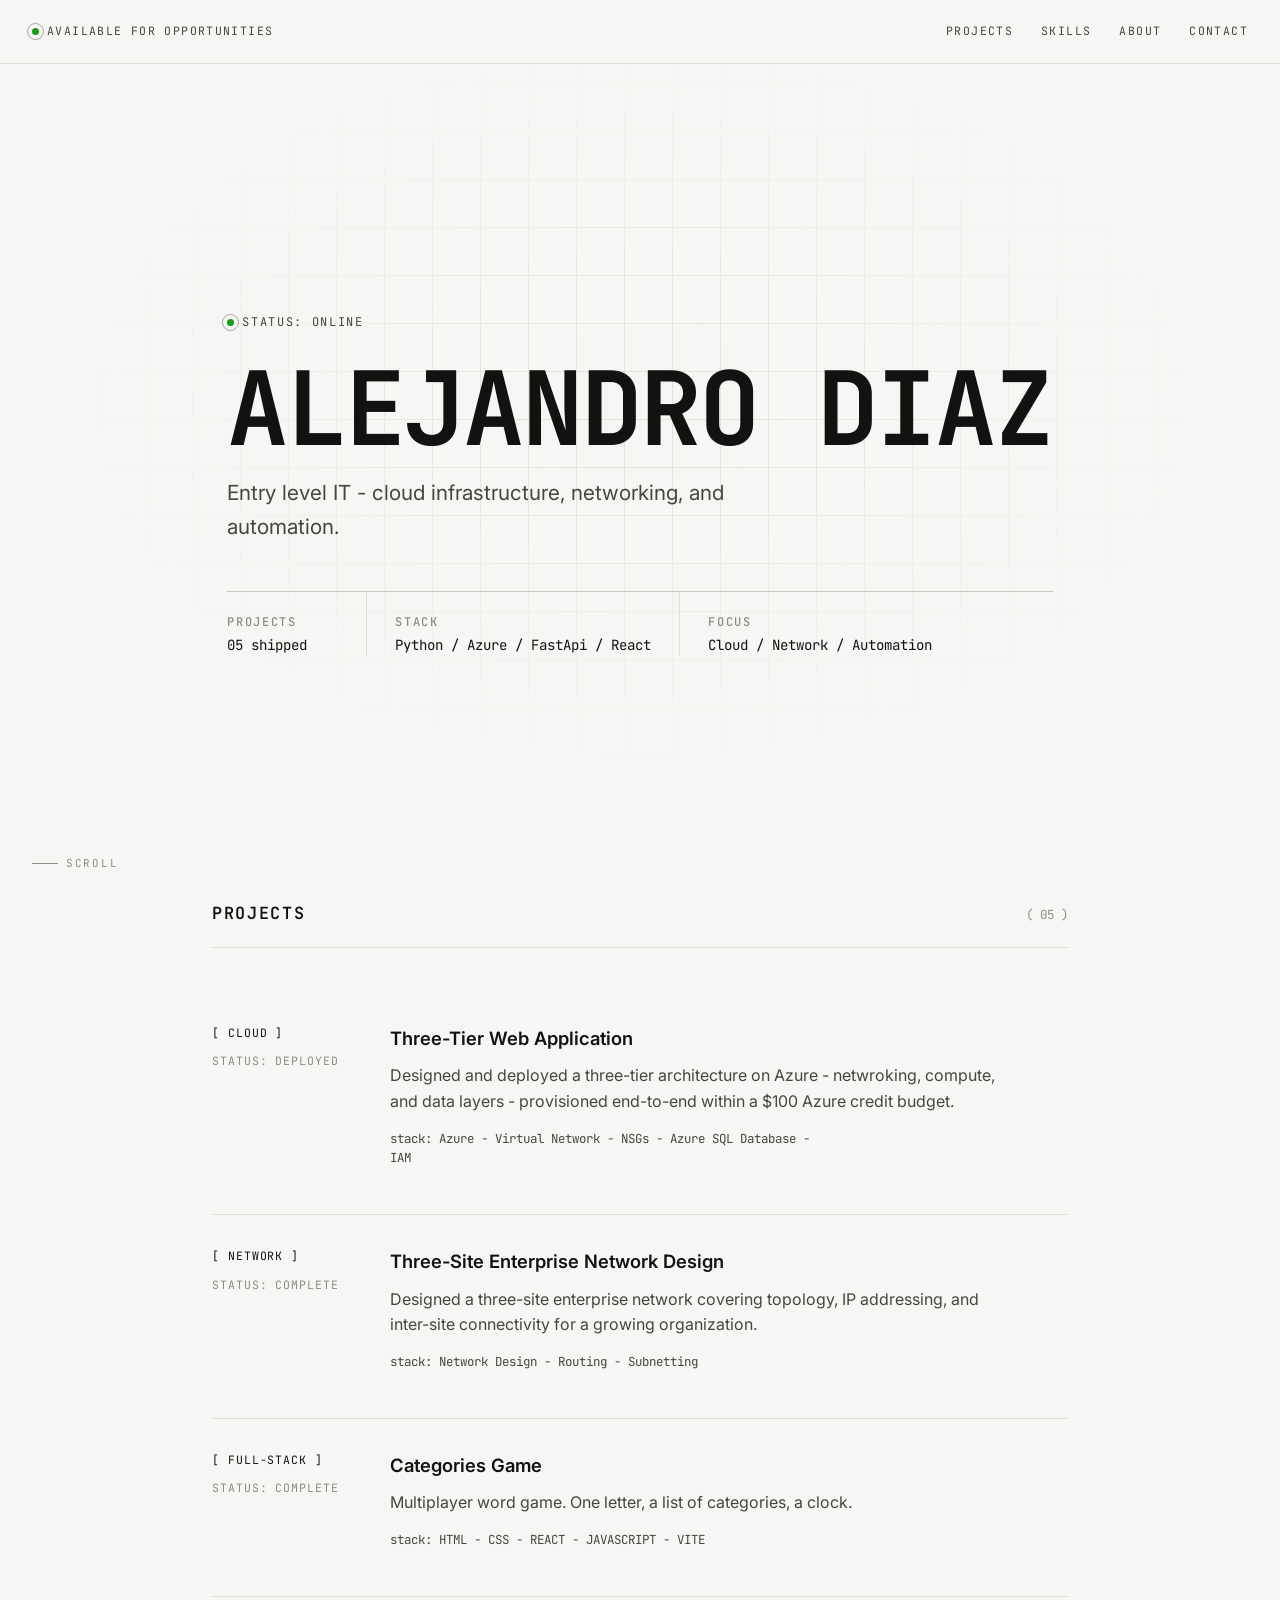
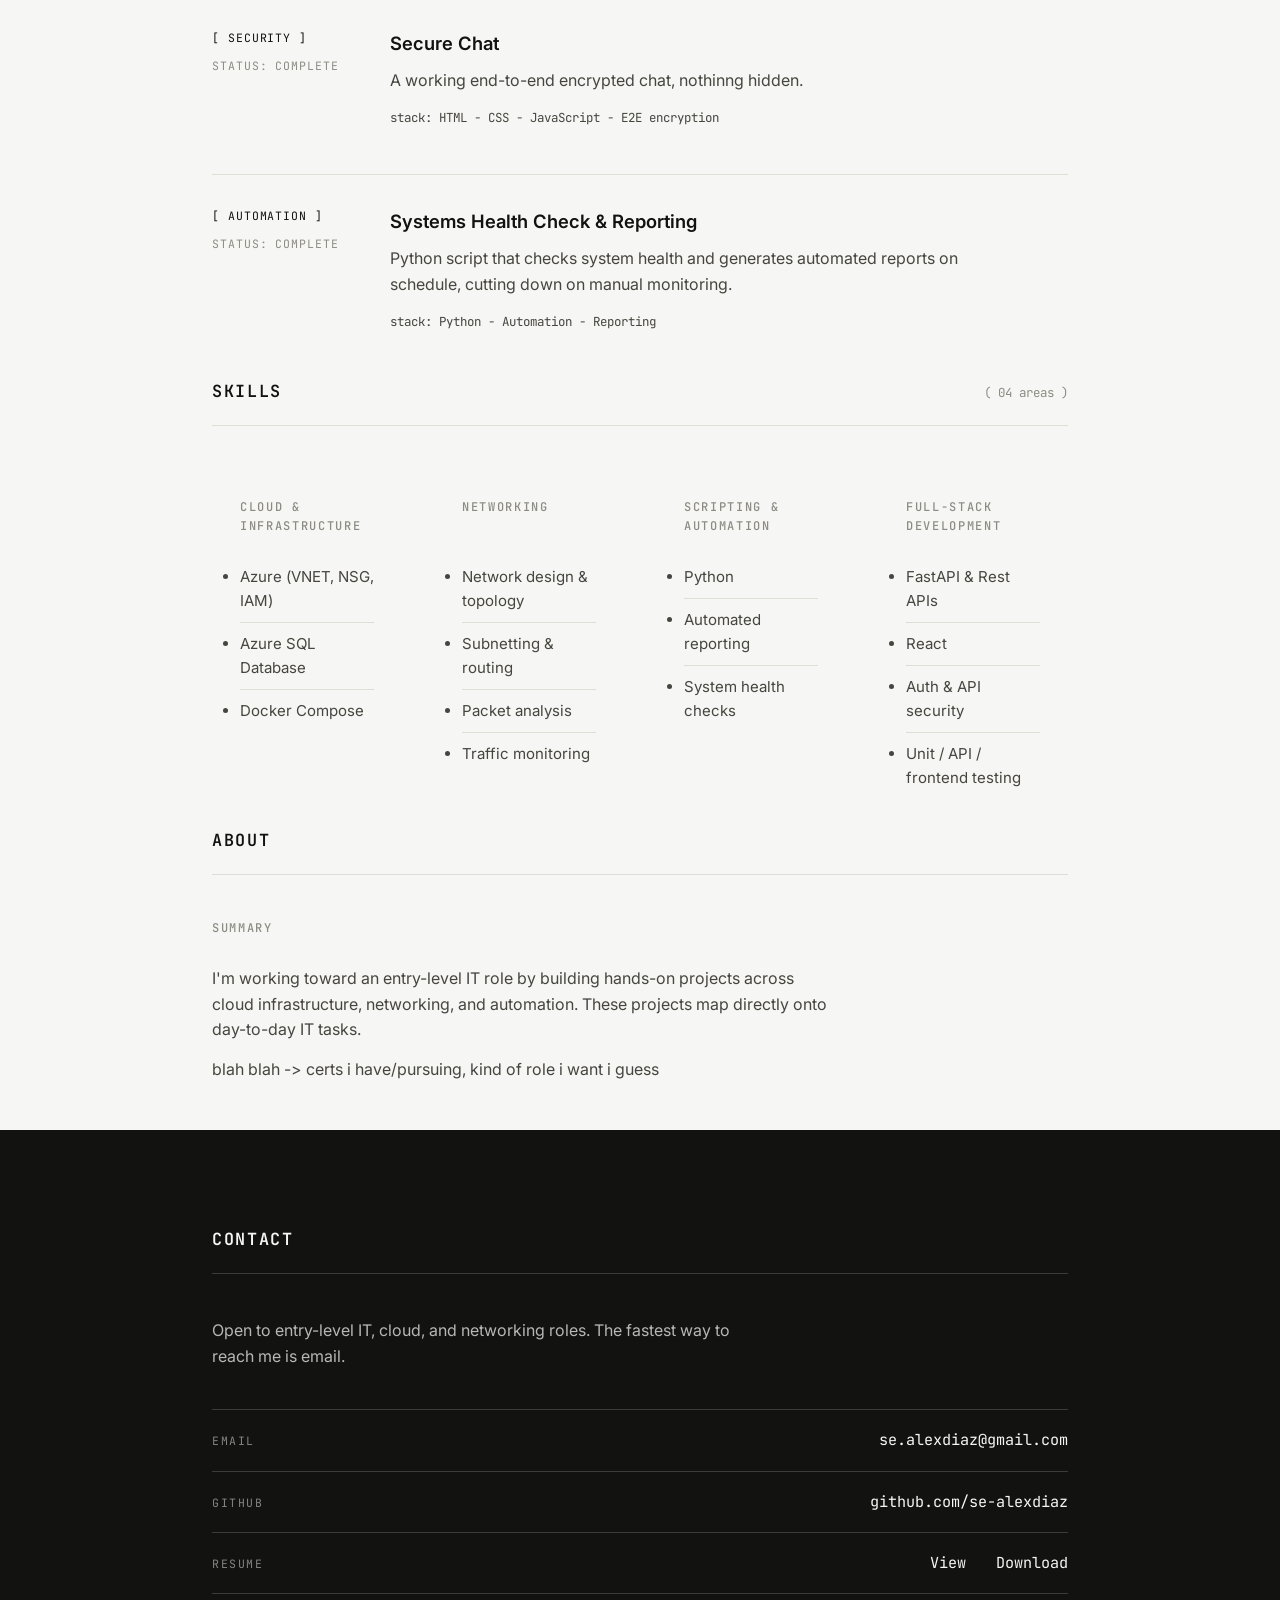
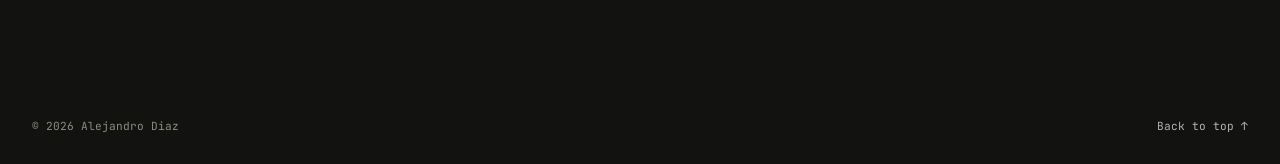
==== commit 74d2af04: "fix(html) - fixed broken links" ====
--- a/index.html
+++ b/index.html
@@ -83,7 +83,7 @@
                 <span class="section-count">( 05 )</span>
             </div>
 
-            <a class="project reveal" href="/technical-pages/azure-web-app.html">
+            <a class="project reveal" href="technical-pages/azure-web-app.html">
 
                 <div class="project-meta">
                     <span class="tag">[ CLOUD ]</span>
@@ -101,7 +101,7 @@
 
             </a>
 
-            <a class="project reveal" href="/technical-pages/cisco-network-design.html">
+            <a class="project reveal" href="technical-pages/cisco-network-design.html">
 
                 <div class="project-meta">
                     <span class="tag">[ NETWORK ]</span>
@@ -117,7 +117,7 @@
 
             </a>
 
-             <a class="project reveal" href="/technical-pages/categories-games.html">
+             <a class="project reveal" href="technical-pages/categories-games.html">
 
                 <div class="project-meta">
                     <span class="tag">[ FULL-STACK ]</span>
@@ -133,7 +133,7 @@
 
             </a>
 
-            <a class="project reveal" href="/technical-pages/secure-chat.html">
+            <a class="project reveal" href="technical-pages/secure-chat.html">
                 <div class="project-meta">
                     <span class="tag">[ SECURITY ]</span>
                     <div class="status">STATUS: COMPLETE</div>
@@ -148,7 +148,7 @@
 
             </a>
 
-            <a class="project reveal" href="/technical-pages/health-check-script.html">
+            <a class="project reveal" href="technical-pages/health-check-script.html">
                 <div class="project-meta">
                     <span class="tag">[ AUTOMATION ]</span>
                     <div class="status">STATUS: COMPLETE</div>
@@ -273,7 +273,7 @@
 
                     <div class="resume-actions">
                         <a 
-                            href=""
+                            href="assets/Alejandro Diaz - IT.pdf"
                             target="_blank"
                             rel="nonopener noreferrer"
                         >
@@ -283,8 +283,8 @@
                         </a>
 
                         <a 
-                            href=""
-                            download=""
+                            href="assets/Alejandro Diaz - IT.pdf"
+                            download="Alejandro-Diaz-Resume"
                         >
 
                             <span class="">Download</span>
--- a/index.css
+++ b/index.css
@@ -575,6 +575,227 @@
   background: var(--ink);
 }
 
-footer a { color: rgba(246, 246, 244, 0.7);}
-
-footer a:hover { color: var(--paper); }+footer a,
+footer.site-footer a { color: rgba(246, 246, 244, 0.7);}
+
+footer a:hover,
+footer.site-footer  a:hover { color: var(--paper); }
+
+
+/* ================================= */
+/* =      Technical Pages CSS      = */
+/* ================================= */
+
+.nav-back{
+  display: flex;
+  align-items: center;
+  gap: 10px;
+  font-family: var(--font-mono);
+  font-size: 0.72rem;
+  letter-spacing: 0.1em;
+  text-transform: uppercase;
+  color: var(--graphite);
+  transition: color 0.2s ease;
+}
+
+@media (max-width: 640px){
+  .nav-links { display: none; }
+}
+
+.detail-hero{
+  padding: calc(var(--nav-height) + 64px) 0 56px; 
+  border-bottom: 1px solid var(--hairline);
+}
+
+.hero-top-row{ 
+  display: flex; 
+  align-items: center; 
+  justify-content: space-between;
+  margin-bottom: 24px;
+}
+
+.tag-pill{
+  font-family: var(--font-mono); 
+  font-size: 0.75rem; 
+  letter-spacing: 0.1em; 
+  text-transform: uppercase;
+  color: var(--ink);
+}
+
+.status-pill{ 
+  display: flex; 
+  align-items: center;
+  gap: 8px;
+  font-family: var(--font-mono); 
+  font-size: 0.72rem; 
+  letter-spacing: 0.1em; 
+  text-transform: uppercase;
+  color: var(--ash);
+}
+
+.detail-hero h1{
+
+  font-family: var(--font-mono); 
+  font-weight: 700;
+  font-size: clamp(2rem, 6vw, 3.6rem);
+  line-height: 1.02;
+  letter-spacing: -0.02em; 
+  text-transform: uppercase;
+  margin-bottom: 18px;
+}
+
+.dek{
+  font-family: var(--font-sans); 
+  font-size: 1.1rem; 
+  color: var(--graphite);
+  max-width: 55ch;
+}
+
+
+/* section shell */
+
+.detail-section{ 
+  padding: 64px 0; 
+  border-bottom: 1px solid var(--hairline); 
+} 
+
+.detail-section:last-of-type { border-bottom: none; } 
+
+.detail-section .section-head{ 
+  
+  justify-content: flex-start;
+  gap: 16px; 
+  margin-bottom: 28px;
+  border-bottom: none;
+}
+
+.detail-section .section-head h2{
+
+  font-size: 0.95rem; 
+  letter-spacing: 0.12em; 
+ 
+}
+
+
+
+
+.section-num{ 
+  font-family: var(--font-mono); 
+  font-size: 0.78rem; 
+  color: var(--ash); 
+}
+
+.detail-section p{ 
+  color: var(--graphite); 
+  max-width: 68ch; 
+  margin-bottom: 14px; 
+} 
+
+.detail-section p:last-child{ margin-bottom: 0; }
+
+.spec-list li{ 
+  font-size: 0.96rem; 
+  color: var(--graphite);
+  padding: 12px 0; 
+  border-top: 1px solid var(--hairline);
+  list-style: none;
+}
+
+.spec-list li:first-child { border-top: none; }
+
+.spec-list li strong { color: var(--ink); font-weight: 600; }
+
+.note-box {
+  border: 1px dashed var(--hairline-strong);
+  padding: 16px 18px; 
+  margin-top: 16px; 
+  color: var(--ash);
+  font-family: var(--font-mono); 
+  font-size: 0.82rem; 
+  line-height: 1.6;
+}
+
+.note-box .note-label{
+  display: block; 
+  font-size: 0.68rem; 
+  letter-spacing: 0.12em; 
+  text-transform: uppercase;
+  color: var(--ash); 
+  margin-bottom: 8px;
+}
+
+/* code block */
+.code-block{
+  background: var(--ink); 
+  color: var(--paper);
+  font-family: var(--font-mono); 
+  font-size: 0.85rem; 
+  line-height: 1.7; 
+  padding: 24px 26px; 
+  overflow-x: auto; 
+  white-space: pre;
+}
+.code-block .comment { color: rgba(246, 246, 244, 0.5); }
+
+.links-list { border-top: 1px solid var(--hairline); } 
+
+.link-row{ 
+  display: flex;
+  align-items: baseline; 
+  justify-content: space-between;
+  padding: 16px 0;
+  border-bottom: 1px solid var(--hairline); 
+  font-family: var(--font-mono);
+}
+
+.link-row .label{
+  font-size: 0.72rem; 
+  letter-spacing: 0.12em; 
+  text-transform: uppercase; 
+  color: var(--ash); 
+}
+
+.link-row .value{ 
+  font-size: 0.92rem; 
+  transition: opacity 0.2s ease; 
+} 
+
+.link-row.is-link:hover .value {opacity: 0.55; }
+
+/* Prev/Next Bottons */
+
+.project-switcher{ 
+  display: flex;
+  border-top: 1px solid var(--hairline);
+}
+
+.switcher-link{
+  flex: 1;
+  padding: 28px 32px;
+  font-family: var(--font-mono);
+}
+
+.switcher-link:first-child { border-right: 1px solid var(--hairline); }
+
+.switcher-link .eyebrow{ 
+  display: block; 
+  margin-bottom: 8px; 
+}
+
+.switcher-link .name{
+  font-size: 1rem; 
+  color: var(--ink); 
+  transition: opacity 0.2s ease; 
+} 
+
+.switcher-link:hover .name { opacity: 0.6; } 
+
+.switcher-link.next { text-align: right; }
+
+@media (max-width: 640px){
+  .project-switcher { flex-direction: column; }
+  .switcher-link:first-child{
+    border-right: none;
+    border-bottom: 1px solid var(--hairline);
+  }
+}
